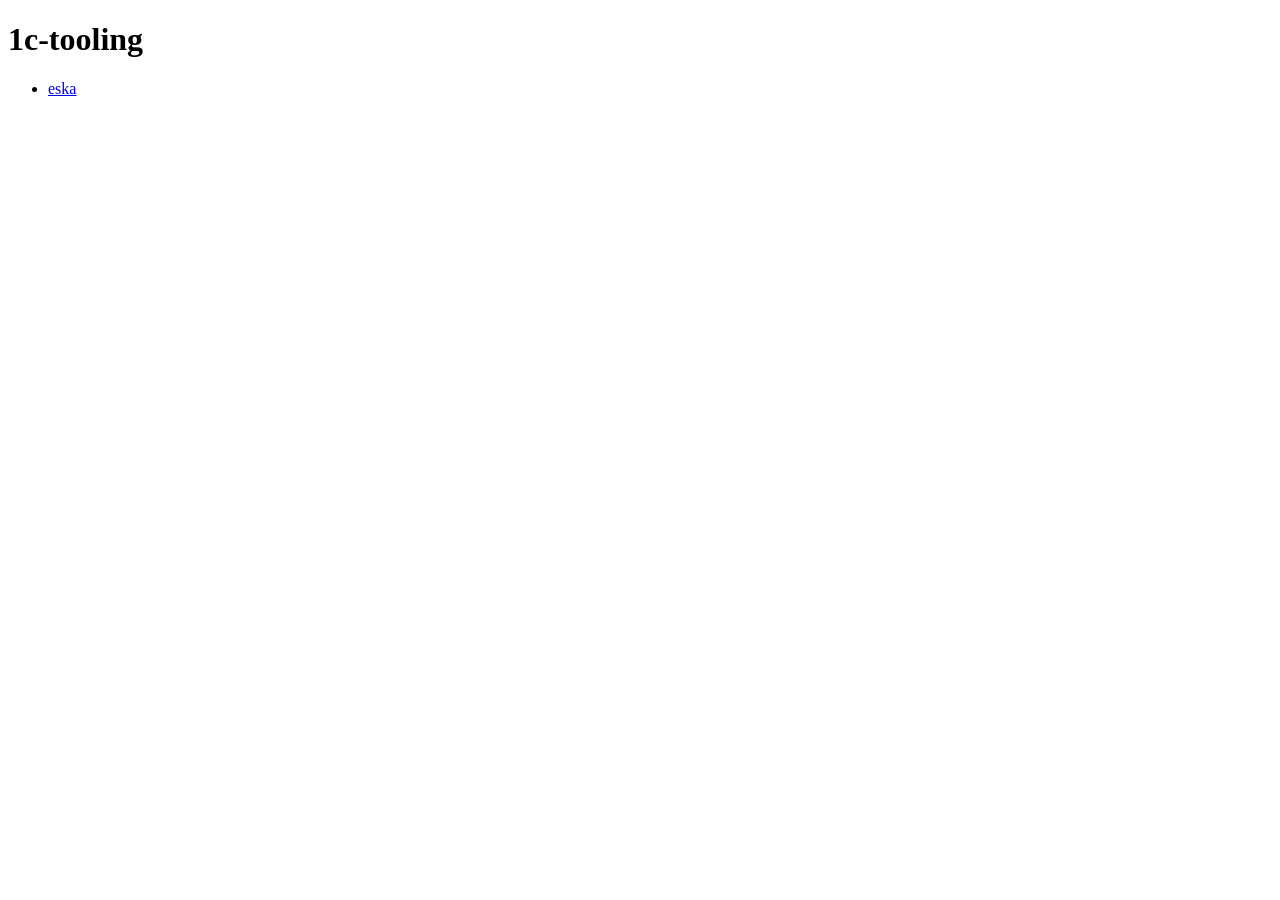
==== index.html @ 6491c107 "feat(eska): Добавлены короткие установочные ссылки" ====
<!doctype html>
<html lang="ru">
  <head>
    <meta charset="utf-8">
    <meta name="viewport" content="width=device-width, initial-scale=1">
    <title>1c-tooling</title>
  </head>
  <body>
    <main>
      <h1>1c-tooling</h1>
      <ul>
        <li><a href="./eska/">eska</a></li>
      </ul>
    </main>
  </body>
</html>
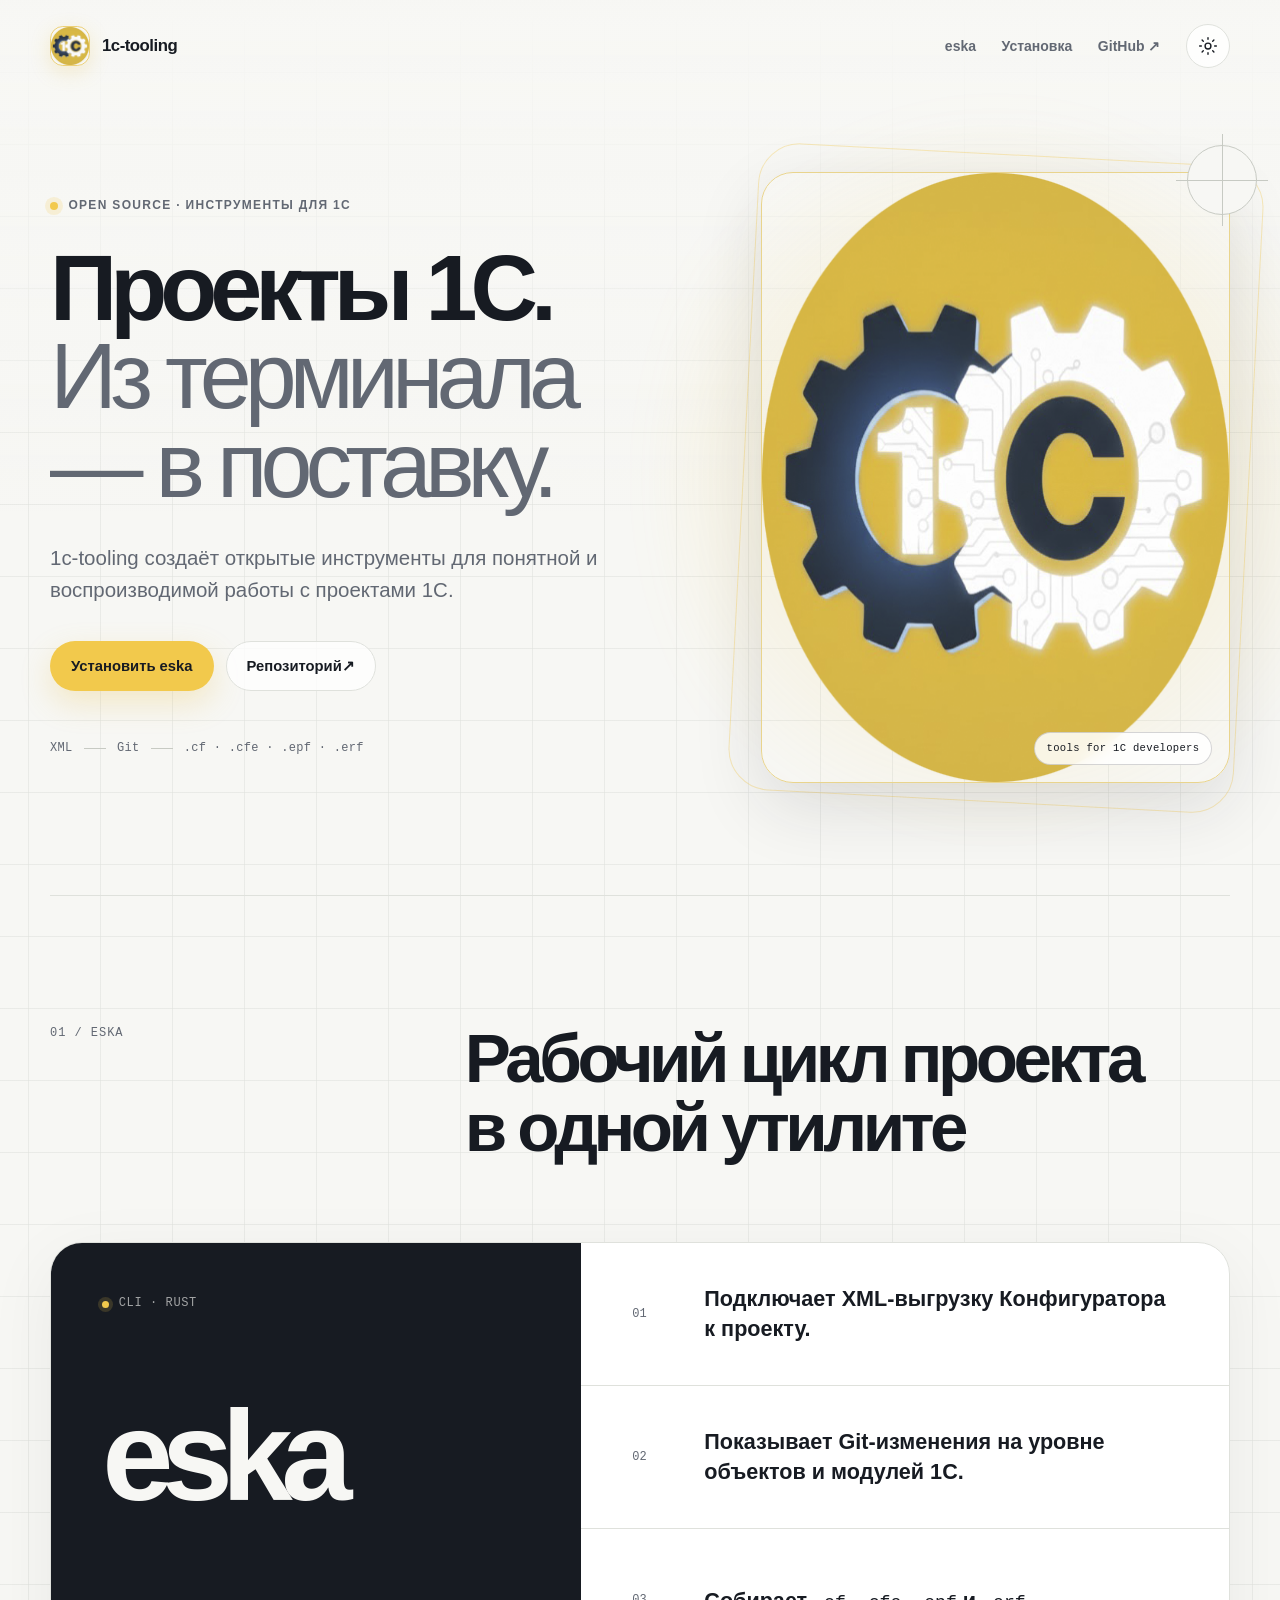
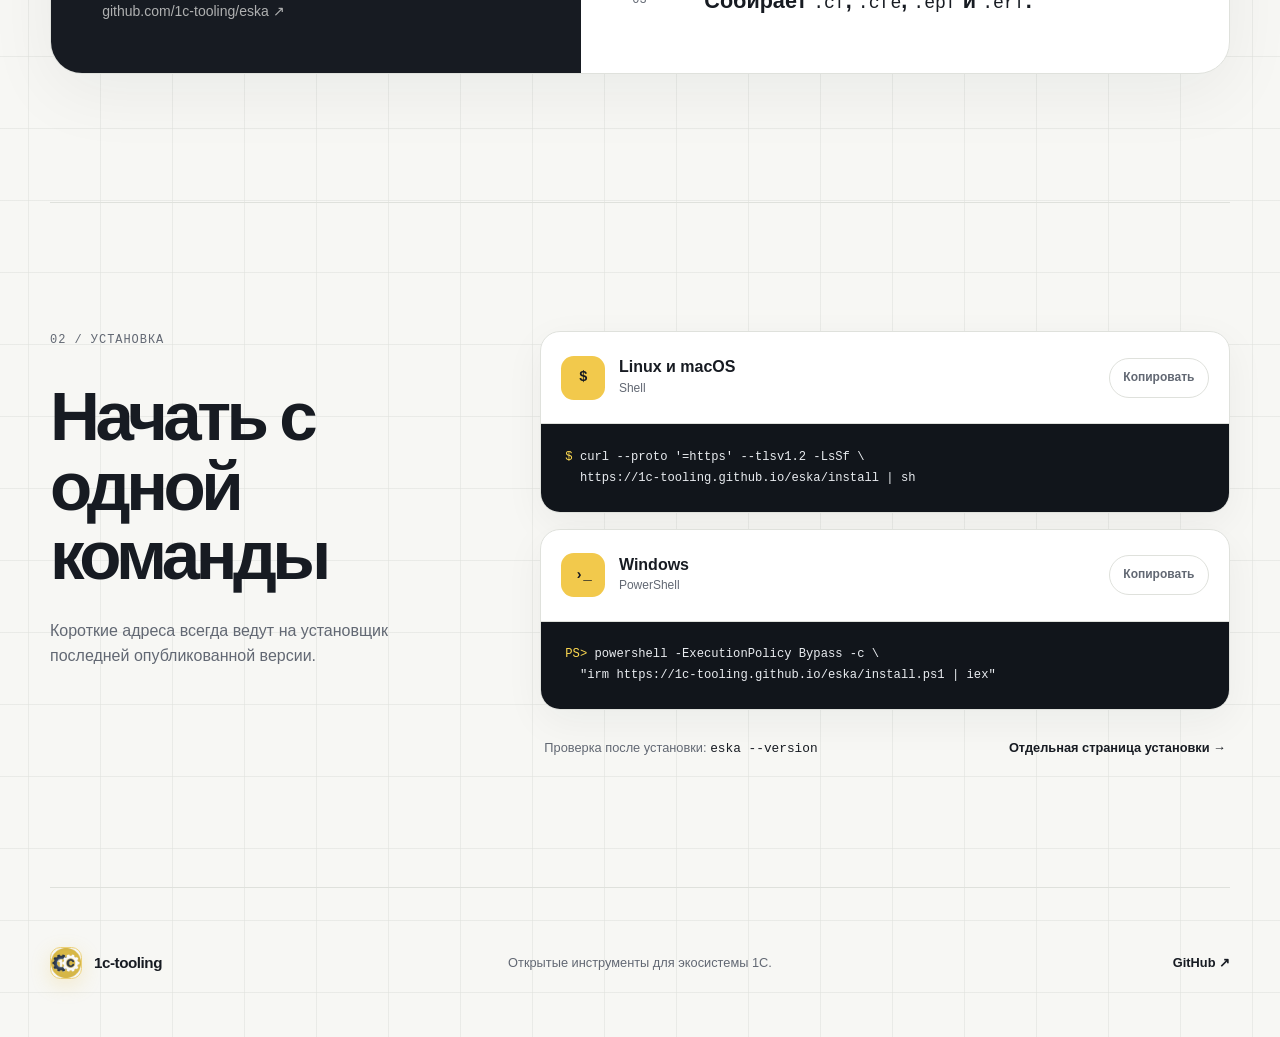
==== commit e264f05a: "feat: обновлён лендинг 1c-tooling" ====
--- a/index.html
+++ b/index.html
@@ -3,14 +3,165 @@
   <head>
     <meta charset="utf-8">
     <meta name="viewport" content="width=device-width, initial-scale=1">
-    <title>1c-tooling</title>
+    <meta name="description" content="1c-tooling — открытые инструменты для разработки на платформе 1С.">
+    <meta name="theme-color" content="#f2c94c">
+    <title>1c-tooling — инструменты для разработки на 1С</title>
+    <script>
+      /** Applies the saved theme before rendering. */
+      (() => {
+        const savedTheme = localStorage.getItem("theme");
+        const systemTheme = matchMedia("(prefers-color-scheme: dark)").matches ? "dark" : "light";
+        document.documentElement.dataset.theme = savedTheme || systemTheme;
+      })();
+    </script>
+    <link rel="icon" href="./assets/1c-tooling-logo.png" type="image/png">
+    <link rel="stylesheet" href="./assets/site.css">
   </head>
   <body>
-    <main>
-      <h1>1c-tooling</h1>
-      <ul>
-        <li><a href="./eska/">eska</a></li>
-      </ul>
+    <a class="skip-link" href="#content">К содержанию</a>
+
+    <header class="site-header shell">
+      <a class="brand" href="./" aria-label="1c-tooling — главная">
+        <img src="./assets/1c-tooling-logo.png" alt="" width="40" height="40">
+        <span>1c-tooling</span>
+      </a>
+
+      <nav class="site-nav" aria-label="Основная навигация">
+        <a href="#eska">eska</a>
+        <a href="#install">Установка</a>
+        <a href="https://github.com/1c-tooling" target="_blank" rel="noreferrer">GitHub <span aria-hidden="true">↗</span></a>
+        <button class="theme-toggle" type="button" data-theme-toggle aria-label="Включить тёмную тему">
+          <svg class="sun-icon" viewBox="0 0 24 24" aria-hidden="true">
+            <circle cx="12" cy="12" r="3.5"></circle>
+            <path d="M12 2v2M12 20v2M4.93 4.93l1.42 1.42M17.65 17.65l1.42 1.42M2 12h2M20 12h2M4.93 19.07l1.42-1.42M17.65 6.35l1.42-1.42"></path>
+          </svg>
+          <svg class="moon-icon" viewBox="0 0 24 24" aria-hidden="true">
+            <path d="M20.25 15.35A8.5 8.5 0 0 1 8.65 3.75a8.5 8.5 0 1 0 11.6 11.6Z"></path>
+          </svg>
+        </button>
+      </nav>
+    </header>
+
+    <main id="content">
+      <section class="hero shell">
+        <div class="hero-copy">
+          <p class="eyebrow"><span></span> Open source · инструменты для 1С</p>
+          <h1>Проекты 1С.<br><em>Из терминала — в поставку.</em></h1>
+          <p class="hero-lead">
+            1c-tooling создаёт открытые инструменты для понятной и воспроизводимой
+            работы с проектами 1С.
+          </p>
+          <div class="hero-actions">
+            <a class="button button-primary" href="#install">Установить eska</a>
+            <a class="button button-quiet" href="https://github.com/1c-tooling/eska" target="_blank" rel="noreferrer">
+              Репозиторий <span aria-hidden="true">↗</span>
+            </a>
+          </div>
+          <p class="hero-flow" aria-label="Рабочий процесс: XML, Git, файл поставки">
+            <span>XML</span><i aria-hidden="true"></i><span>Git</span><i aria-hidden="true"></i><span>.cf · .cfe · .epf · .erf</span>
+          </p>
+        </div>
+
+        <div class="logo-stage" aria-label="Логотип 1c-tooling">
+          <div class="logo-orbit" aria-hidden="true"></div>
+          <img src="./assets/1c-tooling-logo.png" alt="Логотип 1c-tooling: две шестерни с буквами 1C" width="611" height="611">
+          <span class="logo-caption">tools for 1C developers</span>
+        </div>
+      </section>
+
+      <section class="product-section shell" id="eska">
+        <div class="section-intro">
+          <p class="section-index">01 / eska</p>
+          <h2>Рабочий цикл проекта<br>в одной утилите</h2>
+        </div>
+
+        <article class="product-card">
+          <div class="product-name">
+            <div>
+              <span class="status-dot" aria-hidden="true"></span>
+              <span>CLI · Rust</span>
+            </div>
+            <strong>eska</strong>
+            <a href="https://github.com/1c-tooling/eska" target="_blank" rel="noreferrer">github.com/1c-tooling/eska <span aria-hidden="true">↗</span></a>
+          </div>
+
+          <div class="feature-list">
+            <div class="feature-row">
+              <span>01</span>
+              <p>Подключает XML-выгрузку Конфигуратора к проекту.</p>
+            </div>
+            <div class="feature-row">
+              <span>02</span>
+              <p>Показывает Git-изменения на уровне объектов и модулей 1С.</p>
+            </div>
+            <div class="feature-row">
+              <span>03</span>
+              <p>Собирает <code>.cf</code>, <code>.cfe</code>, <code>.epf</code> и <code>.erf</code>.</p>
+            </div>
+          </div>
+        </article>
+      </section>
+
+      <section class="install-section shell" id="install">
+        <div class="section-intro install-intro">
+          <p class="section-index">02 / установка</p>
+          <h2>Начать с одной<br>команды</h2>
+          <p>Короткие адреса всегда ведут на установщик последней опубликованной версии.</p>
+        </div>
+
+        <div class="install-grid">
+          <article class="command-card">
+            <div class="command-heading">
+              <div>
+                <span class="platform-icon" aria-hidden="true">$</span>
+                <div>
+                  <h3>Linux и macOS</h3>
+                  <p>Shell</p>
+                </div>
+              </div>
+              <button class="copy-button" type="button" data-copy="curl --proto '=https' --tlsv1.2 -LsSf https://1c-tooling.github.io/eska/install | sh">
+                <span>Копировать</span>
+              </button>
+            </div>
+            <pre><code><span class="prompt">$</span> curl --proto '=https' --tlsv1.2 -LsSf \
+  https://1c-tooling.github.io/eska/install | sh</code></pre>
+          </article>
+
+          <article class="command-card">
+            <div class="command-heading">
+              <div>
+                <span class="platform-icon" aria-hidden="true">›_</span>
+                <div>
+                  <h3>Windows</h3>
+                  <p>PowerShell</p>
+                </div>
+              </div>
+              <button class="copy-button" type="button" data-copy="powershell -ExecutionPolicy Bypass -c &quot;irm https://1c-tooling.github.io/eska/install.ps1 | iex&quot;">
+                <span>Копировать</span>
+              </button>
+            </div>
+            <pre><code><span class="prompt">PS&gt;</span> powershell -ExecutionPolicy Bypass -c \
+  "irm https://1c-tooling.github.io/eska/install.ps1 | iex"</code></pre>
+          </article>
+
+          <div class="install-footer">
+            <p>Проверка после установки: <code>eska --version</code></p>
+            <a href="./eska/">Отдельная страница установки <span aria-hidden="true">→</span></a>
+          </div>
+        </div>
+      </section>
     </main>
+
+    <footer class="site-footer shell">
+      <a class="brand footer-brand" href="./" aria-label="1c-tooling — главная">
+        <img src="./assets/1c-tooling-logo.png" alt="" width="32" height="32">
+        <span>1c-tooling</span>
+      </a>
+      <p>Открытые инструменты для экосистемы 1С.</p>
+      <a href="https://github.com/1c-tooling" target="_blank" rel="noreferrer">GitHub <span aria-hidden="true">↗</span></a>
+    </footer>
+
+    <div class="copy-toast" role="status" aria-live="polite" aria-atomic="true"></div>
+    <script src="./assets/site.js"></script>
   </body>
 </html>
--- a/assets/site.css
+++ b/assets/site.css
@@ -0,0 +1,1002 @@
+:root {
+  color-scheme: light;
+  --bg: #f7f7f4;
+  --surface: #ffffff;
+  --surface-strong: #171b22;
+  --text: #171b22;
+  --text-soft: #626873;
+  --text-inverse: #f7f7f4;
+  --line: #dfe1dc;
+  --line-strong: #c7cac3;
+  --accent: #f2c94c;
+  --accent-bright: #ffda51;
+  --accent-ink: #171b22;
+  --code-bg: #11151b;
+  --code-text: #e9ecf0;
+  --shadow: 0 24px 70px rgb(30 35 43 / 12%);
+  --radius-lg: 2rem;
+  --radius-md: 1.25rem;
+  --shell: min(1180px, calc(100% - 48px));
+}
+
+:root[data-theme="dark"] {
+  color-scheme: dark;
+  --bg: #0f1217;
+  --surface: #171b22;
+  --surface-strong: #f2f3ef;
+  --text: #f2f3ef;
+  --text-soft: #9aa1ac;
+  --text-inverse: #171b22;
+  --line: #2b3039;
+  --line-strong: #3a414d;
+  --accent: #e8bd3e;
+  --accent-bright: #f8cf4b;
+  --accent-ink: #171b22;
+  --code-bg: #0a0d11;
+  --code-text: #eef0f3;
+  --shadow: 0 28px 90px rgb(0 0 0 / 35%);
+}
+
+* {
+  box-sizing: border-box;
+}
+
+html {
+  scroll-behavior: smooth;
+}
+
+body {
+  margin: 0;
+  overflow-x: hidden;
+  background:
+    linear-gradient(90deg, color-mix(in srgb, var(--line) 55%, transparent) 1px, transparent 1px) 50% 0 / 72px 72px,
+    linear-gradient(color-mix(in srgb, var(--line) 55%, transparent) 1px, transparent 1px) 50% 0 / 72px 72px,
+    var(--bg);
+  color: var(--text);
+  font-family: Inter, "Segoe UI", Arial, sans-serif;
+  font-size: 1rem;
+  line-height: 1.6;
+  -webkit-font-smoothing: antialiased;
+}
+
+body::before {
+  position: fixed;
+  z-index: -1;
+  inset: 0;
+  background: linear-gradient(180deg, var(--bg) 0, transparent 32rem);
+  content: "";
+  pointer-events: none;
+}
+
+button,
+a {
+  -webkit-tap-highlight-color: transparent;
+}
+
+a {
+  color: inherit;
+  text-decoration: none;
+}
+
+button {
+  font: inherit;
+}
+
+img {
+  display: block;
+  max-width: 100%;
+}
+
+code,
+pre {
+  font-family: "SFMono-Regular", Consolas, "Liberation Mono", monospace;
+}
+
+.shell {
+  width: var(--shell);
+  margin-inline: auto;
+}
+
+.skip-link {
+  position: fixed;
+  z-index: 100;
+  top: 0.75rem;
+  left: 0.75rem;
+  padding: 0.65rem 1rem;
+  transform: translateY(-150%);
+  border-radius: 999px;
+  background: var(--text);
+  color: var(--bg);
+}
+
+.skip-link:focus {
+  transform: translateY(0);
+}
+
+.site-header {
+  display: flex;
+  align-items: center;
+  justify-content: space-between;
+  min-height: 92px;
+}
+
+.brand {
+  display: inline-flex;
+  gap: 0.75rem;
+  align-items: center;
+  font-size: 1.05rem;
+  font-weight: 750;
+  letter-spacing: -0.03em;
+}
+
+.brand img {
+  width: 40px;
+  height: 40px;
+  border: 1px solid color-mix(in srgb, var(--accent) 70%, var(--line));
+  border-radius: 0.8rem;
+  box-shadow: 0 6px 20px rgb(232 189 62 / 22%);
+}
+
+.site-nav {
+  display: flex;
+  gap: 1.6rem;
+  align-items: center;
+  color: var(--text-soft);
+  font-size: 0.875rem;
+  font-weight: 650;
+}
+
+.site-nav > a {
+  transition: color 160ms ease;
+}
+
+.site-nav > a:hover {
+  color: var(--text);
+}
+
+.theme-toggle {
+  position: relative;
+  display: grid;
+  width: 44px;
+  height: 44px;
+  padding: 0;
+  place-items: center;
+  border: 1px solid var(--line);
+  border-radius: 50%;
+  background: color-mix(in srgb, var(--surface) 80%, transparent);
+  color: var(--text);
+  cursor: pointer;
+  transition: border-color 160ms ease, transform 160ms ease, background 160ms ease;
+}
+
+.theme-toggle:hover {
+  transform: rotate(8deg);
+  border-color: var(--line-strong);
+  background: var(--surface);
+}
+
+.theme-toggle svg {
+  position: absolute;
+  width: 20px;
+  fill: none;
+  stroke: currentColor;
+  stroke-linecap: round;
+  stroke-linejoin: round;
+  stroke-width: 1.7;
+  transition: opacity 160ms ease, transform 220ms ease;
+}
+
+:root[data-theme="light"] .sun-icon,
+:root[data-theme="dark"] .moon-icon {
+  opacity: 1;
+  transform: scale(1) rotate(0deg);
+}
+
+:root[data-theme="light"] .moon-icon,
+:root[data-theme="dark"] .sun-icon {
+  opacity: 0;
+  transform: scale(0.55) rotate(-45deg);
+}
+
+.hero {
+  display: grid;
+  grid-template-columns: minmax(0, 1.14fr) minmax(320px, 0.86fr);
+  gap: clamp(3rem, 7vw, 7rem);
+  align-items: center;
+  min-height: min(760px, calc(100svh - 92px));
+  padding-block: 5rem 7rem;
+}
+
+.eyebrow {
+  display: flex;
+  gap: 0.65rem;
+  align-items: center;
+  margin: 0 0 1.75rem;
+  color: var(--text-soft);
+  font-size: 0.75rem;
+  font-weight: 750;
+  letter-spacing: 0.11em;
+  text-transform: uppercase;
+}
+
+.eyebrow span {
+  width: 8px;
+  height: 8px;
+  border-radius: 50%;
+  background: var(--accent);
+  box-shadow: 0 0 0 5px color-mix(in srgb, var(--accent) 18%, transparent);
+}
+
+.hero h1 {
+  max-width: 800px;
+  margin: 0;
+  font-size: clamp(3.3rem, 7.3vw, 6.9rem);
+  font-weight: 770;
+  letter-spacing: -0.075em;
+  line-height: 0.95;
+}
+
+.hero h1 em {
+  color: var(--text-soft);
+  font-style: normal;
+  font-weight: 520;
+}
+
+.hero-lead {
+  max-width: 650px;
+  margin: 2rem 0 0;
+  color: var(--text-soft);
+  font-size: clamp(1.05rem, 1.6vw, 1.3rem);
+  line-height: 1.55;
+}
+
+.hero-actions {
+  display: flex;
+  flex-wrap: wrap;
+  gap: 0.75rem;
+  margin-top: 2.25rem;
+}
+
+.button {
+  display: inline-flex;
+  min-height: 50px;
+  padding: 0.75rem 1.25rem;
+  align-items: center;
+  justify-content: center;
+  border: 1px solid transparent;
+  border-radius: 999px;
+  font-size: 0.925rem;
+  font-weight: 750;
+  transition: transform 160ms ease, box-shadow 160ms ease, background 160ms ease;
+}
+
+.button:hover {
+  transform: translateY(-2px);
+}
+
+.button-primary {
+  background: var(--accent);
+  color: var(--accent-ink);
+  box-shadow: 0 12px 30px rgb(232 189 62 / 25%);
+}
+
+.button-primary:hover {
+  background: var(--accent-bright);
+  box-shadow: 0 16px 34px rgb(232 189 62 / 32%);
+}
+
+.button-quiet {
+  border-color: var(--line);
+  background: color-mix(in srgb, var(--surface) 75%, transparent);
+}
+
+.hero-flow {
+  display: flex;
+  gap: 0.7rem;
+  align-items: center;
+  margin: 3rem 0 0;
+  color: var(--text-soft);
+  font-family: "SFMono-Regular", Consolas, "Liberation Mono", monospace;
+  font-size: 0.75rem;
+  letter-spacing: 0.025em;
+}
+
+.hero-flow i {
+  width: 22px;
+  height: 1px;
+  background: var(--line-strong);
+}
+
+.logo-stage {
+  position: relative;
+  isolation: isolate;
+  width: min(100%, 480px);
+  margin-inline: auto;
+}
+
+.logo-stage::before {
+  position: absolute;
+  z-index: -2;
+  inset: -22%;
+  border-radius: 50%;
+  background: radial-gradient(circle, rgb(242 201 76 / 25%) 0, transparent 67%);
+  content: "";
+  filter: blur(20px);
+}
+
+.logo-stage::after {
+  position: absolute;
+  z-index: -1;
+  inset: -1.15rem;
+  border: 1px solid color-mix(in srgb, var(--accent) 35%, transparent);
+  border-radius: 2.6rem;
+  content: "";
+  transform: rotate(3deg);
+}
+
+.logo-stage img {
+  width: 100%;
+  aspect-ratio: 1;
+  border: 1px solid color-mix(in srgb, var(--accent) 55%, var(--line));
+  border-radius: var(--radius-lg);
+  box-shadow: var(--shadow);
+}
+
+.logo-orbit {
+  position: absolute;
+  z-index: 2;
+  top: -1.7rem;
+  right: -1.7rem;
+  width: 4.4rem;
+  height: 4.4rem;
+  border: 1px solid var(--line-strong);
+  border-radius: 50%;
+  background: var(--bg);
+}
+
+.logo-orbit::before,
+.logo-orbit::after {
+  position: absolute;
+  background: var(--line-strong);
+  content: "";
+}
+
+.logo-orbit::before {
+  top: 50%;
+  left: -0.75rem;
+  width: calc(100% + 1.5rem);
+  height: 1px;
+}
+
+.logo-orbit::after {
+  top: -0.75rem;
+  left: 50%;
+  width: 1px;
+  height: calc(100% + 1.5rem);
+}
+
+.logo-caption {
+  position: absolute;
+  z-index: 3;
+  right: 1.1rem;
+  bottom: 1.1rem;
+  padding: 0.45rem 0.75rem;
+  border: 1px solid rgb(23 27 34 / 18%);
+  border-radius: 999px;
+  background: rgb(255 255 255 / 86%);
+  color: #171b22;
+  font-family: "SFMono-Regular", Consolas, "Liberation Mono", monospace;
+  font-size: 0.66rem;
+  letter-spacing: 0.03em;
+  backdrop-filter: blur(8px);
+}
+
+.product-section,
+.install-section {
+  padding-block: clamp(5rem, 10vw, 9rem);
+  border-top: 1px solid var(--line);
+}
+
+.section-intro {
+  display: grid;
+  grid-template-columns: 1fr 2fr;
+  gap: 2rem;
+  align-items: start;
+  margin-bottom: clamp(3rem, 7vw, 5rem);
+}
+
+.section-index {
+  margin: 0;
+  color: var(--text-soft);
+  font-family: "SFMono-Regular", Consolas, "Liberation Mono", monospace;
+  font-size: 0.75rem;
+  letter-spacing: 0.08em;
+  text-transform: uppercase;
+}
+
+.section-intro h2 {
+  margin: 0;
+  font-size: clamp(2.35rem, 5.4vw, 5rem);
+  font-weight: 680;
+  letter-spacing: -0.065em;
+  line-height: 1;
+}
+
+.product-card {
+  display: grid;
+  grid-template-columns: 0.9fr 1.1fr;
+  overflow: hidden;
+  border: 1px solid var(--line);
+  border-radius: var(--radius-lg);
+  background: var(--surface);
+  box-shadow: 0 18px 70px rgb(25 30 38 / 6%);
+}
+
+.product-name {
+  display: flex;
+  min-height: 430px;
+  padding: clamp(1.5rem, 4vw, 3.5rem);
+  flex-direction: column;
+  justify-content: space-between;
+  background: var(--surface-strong);
+  color: var(--text-inverse);
+}
+
+.product-name > div {
+  display: flex;
+  gap: 0.6rem;
+  align-items: center;
+  color: color-mix(in srgb, var(--text-inverse) 62%, transparent);
+  font-family: "SFMono-Regular", Consolas, "Liberation Mono", monospace;
+  font-size: 0.75rem;
+  letter-spacing: 0.05em;
+  text-transform: uppercase;
+}
+
+.status-dot {
+  width: 7px;
+  height: 7px;
+  border-radius: 50%;
+  background: var(--accent);
+  box-shadow: 0 0 0 4px color-mix(in srgb, var(--accent) 16%, transparent);
+}
+
+.product-name strong {
+  font-size: clamp(4.5rem, 10vw, 8.5rem);
+  font-weight: 700;
+  letter-spacing: -0.09em;
+  line-height: 0.8;
+}
+
+.product-name a {
+  color: color-mix(in srgb, var(--text-inverse) 68%, transparent);
+  font-size: 0.875rem;
+  transition: color 160ms ease;
+}
+
+.product-name a:hover {
+  color: var(--text-inverse);
+}
+
+.feature-list {
+  display: flex;
+  flex-direction: column;
+  justify-content: stretch;
+}
+
+.feature-row {
+  display: grid;
+  min-height: 143px;
+  padding: 2rem clamp(1.5rem, 4vw, 3.25rem);
+  grid-template-columns: 3rem 1fr;
+  gap: 1.5rem;
+  align-items: center;
+  border-bottom: 1px solid var(--line);
+}
+
+.feature-row:last-child {
+  border-bottom: 0;
+}
+
+.feature-row > span {
+  color: var(--text-soft);
+  font-family: "SFMono-Regular", Consolas, "Liberation Mono", monospace;
+  font-size: 0.75rem;
+}
+
+.feature-row p {
+  max-width: 510px;
+  margin: 0;
+  font-size: clamp(1.05rem, 2vw, 1.35rem);
+  font-weight: 600;
+  line-height: 1.4;
+}
+
+.feature-row code {
+  font-size: 0.84em;
+  font-weight: 500;
+}
+
+.install-section {
+  display: grid;
+  grid-template-columns: minmax(260px, 0.72fr) minmax(0, 1.28fr);
+  gap: clamp(3rem, 8vw, 7rem);
+}
+
+.install-intro {
+  display: block;
+  margin: 0;
+}
+
+.install-intro h2 {
+  margin-top: 2rem;
+}
+
+.install-intro > p:last-child {
+  max-width: 390px;
+  margin: 1.75rem 0 0;
+  color: var(--text-soft);
+  font-size: 1rem;
+}
+
+.install-grid {
+  display: grid;
+  gap: 1rem;
+}
+
+.command-card {
+  overflow: hidden;
+  border: 1px solid var(--line);
+  border-radius: var(--radius-md);
+  background: var(--surface);
+  box-shadow: 0 12px 40px rgb(25 30 38 / 5%);
+}
+
+.command-heading {
+  display: flex;
+  min-height: 92px;
+  padding: 1.15rem 1.25rem;
+  align-items: center;
+  justify-content: space-between;
+  border-bottom: 1px solid var(--line);
+}
+
+.command-heading > div {
+  display: flex;
+  gap: 0.85rem;
+  align-items: center;
+}
+
+.platform-icon {
+  display: grid;
+  width: 44px;
+  height: 44px;
+  place-items: center;
+  border-radius: 0.8rem;
+  background: var(--accent);
+  color: var(--accent-ink);
+  font-family: "SFMono-Regular", Consolas, "Liberation Mono", monospace;
+  font-size: 0.9rem;
+  font-weight: 800;
+}
+
+.command-heading h2,
+.command-heading h3 {
+  margin: 0;
+  font-size: 1rem;
+  font-weight: 720;
+  line-height: 1.25;
+}
+
+.command-heading p {
+  margin: 0.1rem 0 0;
+  color: var(--text-soft);
+  font-size: 0.75rem;
+}
+
+.copy-button {
+  min-height: 40px;
+  padding: 0.55rem 0.85rem;
+  border: 1px solid var(--line);
+  border-radius: 999px;
+  background: transparent;
+  color: var(--text-soft);
+  cursor: pointer;
+  font-size: 0.75rem;
+  font-weight: 700;
+  transition: border-color 160ms ease, color 160ms ease, background 160ms ease;
+}
+
+.copy-button:hover {
+  border-color: var(--line-strong);
+  background: var(--bg);
+  color: var(--text);
+}
+
+.copy-button[data-state="copied"] {
+  border-color: color-mix(in srgb, var(--accent) 70%, var(--line));
+  color: var(--text);
+}
+
+.command-card pre {
+  margin: 0;
+  padding: 1.4rem 1.5rem;
+  overflow-x: auto;
+  background: var(--code-bg);
+  color: var(--code-text);
+  font-size: 0.76rem;
+  line-height: 1.75;
+  white-space: pre-wrap;
+  word-break: break-word;
+}
+
+.prompt {
+  color: var(--accent-bright);
+}
+
+.install-footer {
+  display: flex;
+  padding: 0.75rem 0.25rem 0;
+  align-items: center;
+  justify-content: space-between;
+  color: var(--text-soft);
+  font-size: 0.8rem;
+}
+
+.install-footer p {
+  margin: 0;
+}
+
+.install-footer code,
+.install-note code {
+  color: var(--text);
+}
+
+.install-footer a,
+.compact-footer a {
+  color: var(--text);
+  font-weight: 700;
+}
+
+.site-footer {
+  display: grid;
+  min-height: 150px;
+  grid-template-columns: 1fr auto 1fr;
+  gap: 2rem;
+  align-items: center;
+  border-top: 1px solid var(--line);
+  color: var(--text-soft);
+  font-size: 0.8rem;
+}
+
+.footer-brand {
+  justify-self: start;
+  color: var(--text);
+  font-size: 0.95rem;
+}
+
+.footer-brand img {
+  width: 32px;
+  height: 32px;
+  border-radius: 0.65rem;
+}
+
+.site-footer > a:last-child {
+  justify-self: end;
+  color: var(--text);
+  font-weight: 700;
+}
+
+.site-footer p {
+  margin: 0;
+}
+
+.copy-toast {
+  position: fixed;
+  z-index: 20;
+  right: 1.25rem;
+  bottom: 1.25rem;
+  padding: 0.7rem 1rem;
+  transform: translateY(1rem);
+  border: 1px solid var(--line-strong);
+  border-radius: 999px;
+  background: var(--surface-strong);
+  color: var(--text-inverse);
+  font-size: 0.8rem;
+  font-weight: 700;
+  opacity: 0;
+  pointer-events: none;
+  transition: opacity 180ms ease, transform 180ms ease;
+}
+
+.copy-toast.is-visible {
+  transform: translateY(0);
+  opacity: 1;
+}
+
+/* Standalone installer */
+.install-page {
+  min-height: 100svh;
+}
+
+.install-main {
+  display: grid;
+  min-height: calc(100svh - 242px);
+  padding-block: clamp(4rem, 9vw, 8rem);
+  grid-template-columns: minmax(260px, 0.75fr) minmax(0, 1.25fr);
+  gap: clamp(3rem, 8vw, 7rem);
+  align-items: start;
+}
+
+.install-hero {
+  position: sticky;
+  top: 3rem;
+}
+
+.back-link {
+  display: inline-flex;
+  gap: 0.5rem;
+  align-items: center;
+  margin-bottom: 3rem;
+  color: var(--text-soft);
+  font-size: 0.8rem;
+  font-weight: 700;
+}
+
+.install-hero h1 {
+  margin: 0;
+  font-size: clamp(3rem, 6vw, 6rem);
+  font-weight: 740;
+  letter-spacing: -0.075em;
+  line-height: 0.95;
+}
+
+.install-hero > p:last-child {
+  max-width: 370px;
+  margin: 1.5rem 0 0;
+  color: var(--text-soft);
+  font-size: 1.05rem;
+}
+
+.standalone-install {
+  gap: 1.25rem;
+}
+
+.standalone-install .command-card pre {
+  min-height: 112px;
+  padding: 1.65rem;
+  font-size: 0.82rem;
+}
+
+.install-note {
+  display: grid;
+  padding: 1.4rem 1.5rem;
+  grid-template-columns: auto 1fr;
+  gap: 2rem;
+  align-items: center;
+  border: 1px solid var(--line);
+  border-radius: var(--radius-md);
+  background: color-mix(in srgb, var(--surface) 72%, transparent);
+}
+
+.install-note > div {
+  display: grid;
+  gap: 0.2rem;
+}
+
+.install-note span {
+  color: var(--text-soft);
+  font-size: 0.7rem;
+  font-weight: 700;
+  letter-spacing: 0.06em;
+  text-transform: uppercase;
+}
+
+.install-note p {
+  margin: 0;
+  color: var(--text-soft);
+  font-size: 0.8rem;
+  line-height: 1.5;
+}
+
+.compact-footer {
+  grid-template-columns: 1fr 1fr;
+}
+
+.compact-footer a {
+  justify-self: end;
+}
+
+:focus-visible {
+  outline: 3px solid color-mix(in srgb, var(--accent) 82%, transparent);
+  outline-offset: 4px;
+}
+
+@media (max-width: 900px) {
+  .hero {
+    grid-template-columns: 1fr;
+    min-height: auto;
+    padding-block: 5rem 7rem;
+  }
+
+  .hero-copy {
+    position: relative;
+    z-index: 1;
+  }
+
+  .logo-stage {
+    width: min(78vw, 460px);
+  }
+
+  .section-intro {
+    grid-template-columns: 1fr;
+  }
+
+  .product-card {
+    grid-template-columns: 1fr;
+  }
+
+  .product-name {
+    min-height: 310px;
+  }
+
+  .install-section,
+  .install-main {
+    grid-template-columns: 1fr;
+  }
+
+  .install-hero {
+    position: static;
+  }
+
+  .install-intro > p:last-child {
+    max-width: 560px;
+  }
+}
+
+@media (max-width: 640px) {
+  :root {
+    --shell: min(100% - 28px, 1180px);
+    --radius-lg: 1.35rem;
+    --radius-md: 1rem;
+  }
+
+  body {
+    background-size: 48px 48px;
+  }
+
+  .site-header {
+    min-height: 76px;
+  }
+
+  .site-nav {
+    gap: 0.5rem;
+  }
+
+  .site-nav > a:not(:last-of-type) {
+    display: none;
+  }
+
+  .site-nav > a {
+    padding: 0.5rem;
+  }
+
+  .hero {
+    gap: 4rem;
+    padding-block: 4rem 6rem;
+  }
+
+  .hero h1 {
+    font-size: clamp(3.15rem, 15vw, 5rem);
+  }
+
+  .hero-lead {
+    font-size: 1.05rem;
+  }
+
+  .button {
+    width: 100%;
+  }
+
+  .hero-flow {
+    flex-wrap: wrap;
+  }
+
+  .logo-stage {
+    width: min(88vw, 430px);
+  }
+
+  .logo-stage::after {
+    inset: -0.6rem;
+    border-radius: 1.7rem;
+  }
+
+  .logo-orbit {
+    top: -1rem;
+    right: -0.75rem;
+    width: 3.5rem;
+    height: 3.5rem;
+  }
+
+  .section-intro h2 {
+    font-size: 2.75rem;
+  }
+
+  .product-name {
+    min-height: 260px;
+  }
+
+  .feature-row {
+    grid-template-columns: 2rem 1fr;
+    gap: 0.75rem;
+  }
+
+  .install-footer,
+  .site-footer,
+  .install-note {
+    grid-template-columns: 1fr;
+  }
+
+  .install-footer {
+    display: grid;
+    gap: 0.7rem;
+  }
+
+  .site-footer {
+    min-height: 190px;
+    padding-block: 2rem;
+    gap: 1rem;
+  }
+
+  .site-footer > *,
+  .footer-brand,
+  .site-footer > a:last-child,
+  .compact-footer a {
+    justify-self: start;
+  }
+
+  .command-heading {
+    align-items: flex-start;
+  }
+
+  .copy-button {
+    min-width: 40px;
+    padding-inline: 0.7rem;
+  }
+
+  .copy-button span {
+    position: absolute;
+    width: 1px;
+    height: 1px;
+    overflow: hidden;
+    clip: rect(0 0 0 0);
+    white-space: nowrap;
+  }
+
+  .copy-button::before {
+    content: "⧉";
+    font-size: 1rem;
+  }
+
+  .install-main {
+    min-height: calc(100svh - 266px);
+    padding-block: 3rem 5rem;
+  }
+
+  .back-link {
+    margin-bottom: 2rem;
+  }
+}
+
+@media (prefers-reduced-motion: reduce) {
+  html {
+    scroll-behavior: auto;
+  }
+
+  *,
+  *::before,
+  *::after {
+    scroll-behavior: auto !important;
+    transition-duration: 0.01ms !important;
+  }
+}
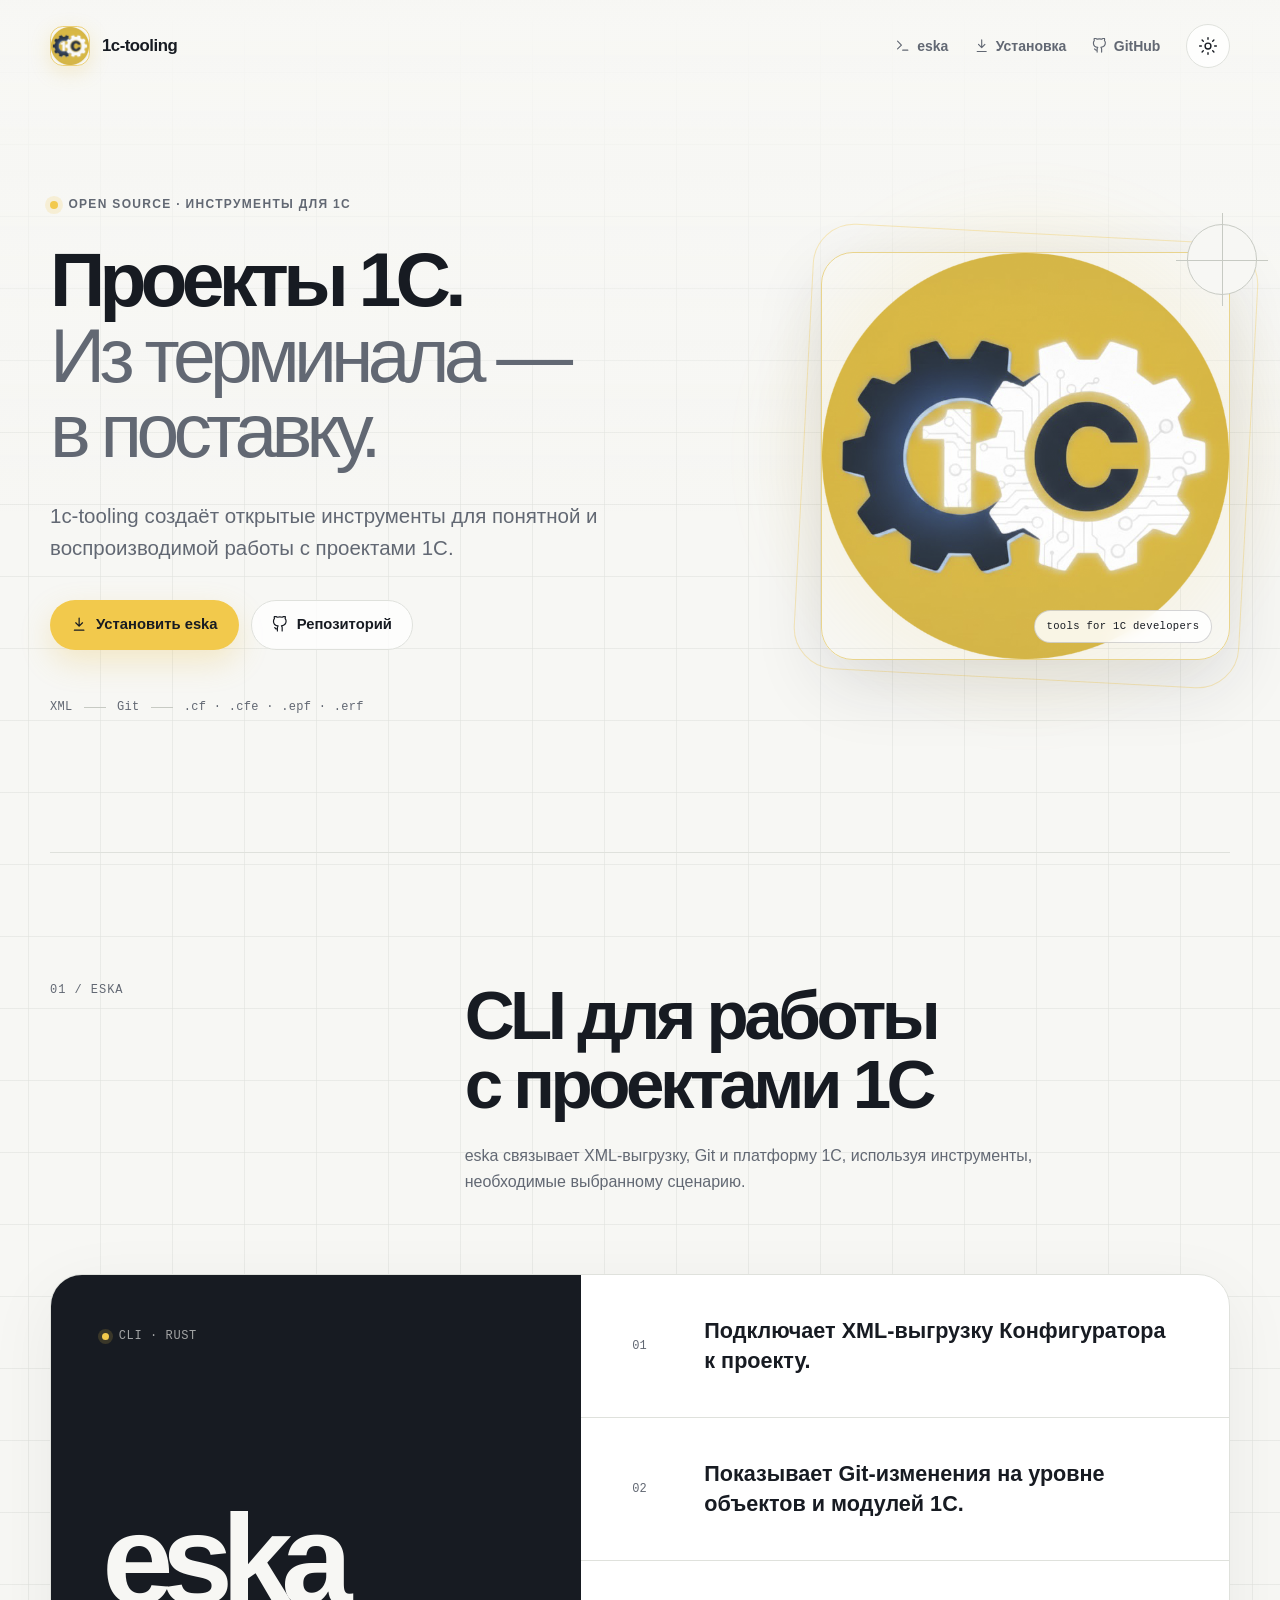
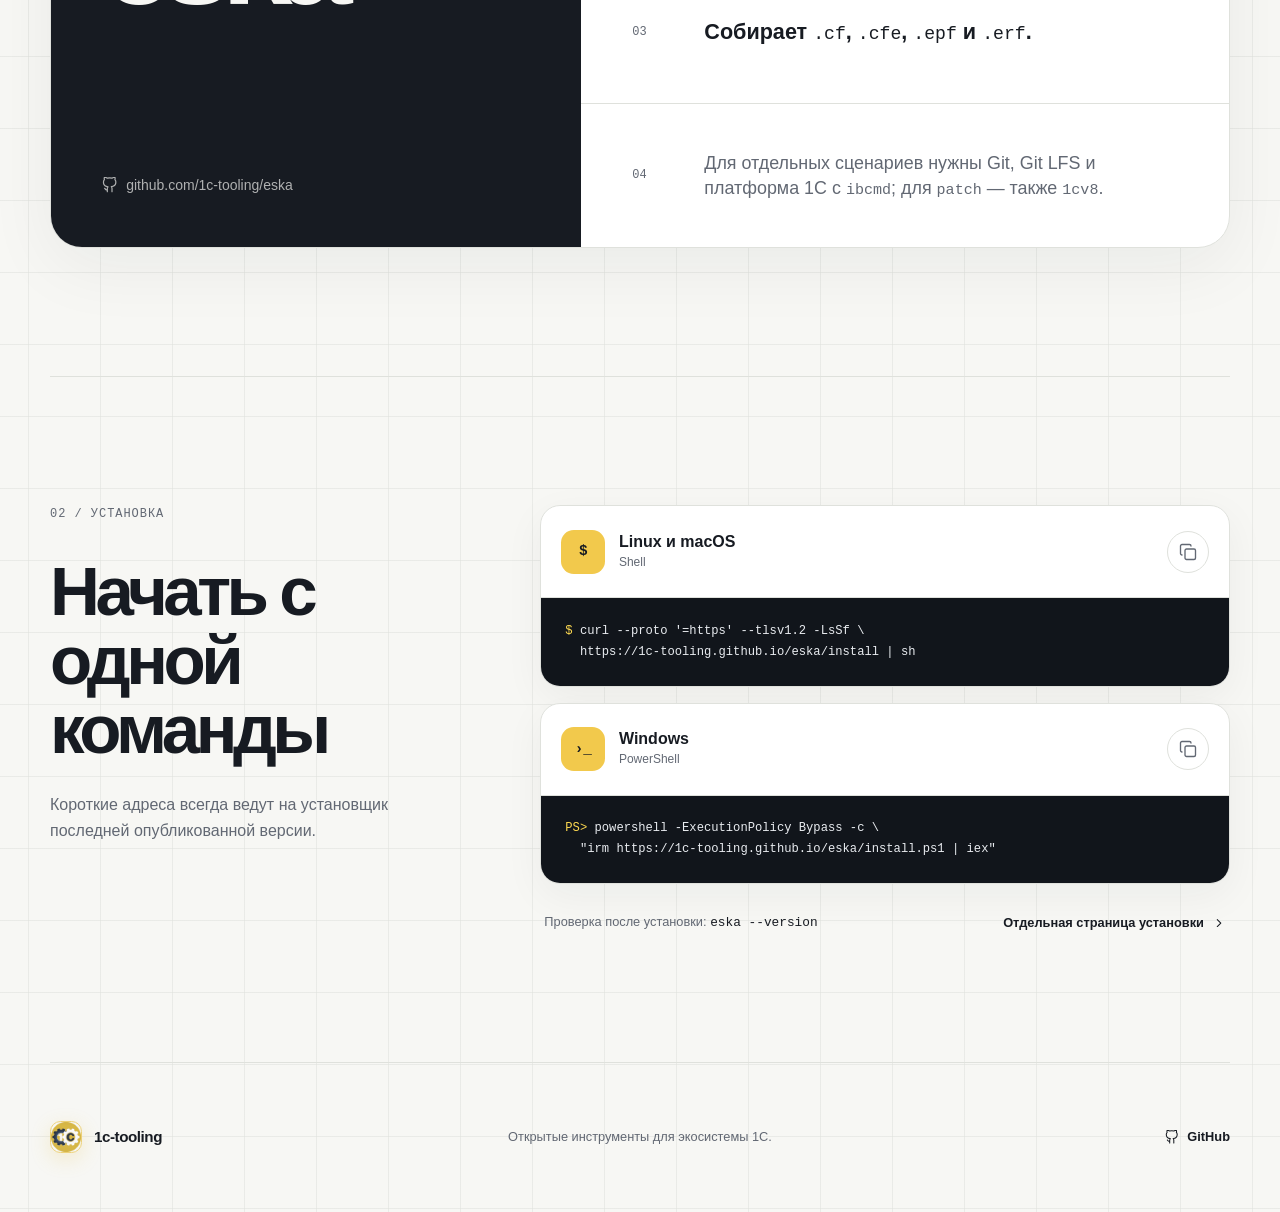
==== commit 97147d4a: "fix: уточнён интерфейс лендинга" ====
--- a/index.html
+++ b/index.html
@@ -27,9 +27,9 @@
       </a>
 
       <nav class="site-nav" aria-label="Основная навигация">
-        <a href="#eska">eska</a>
-        <a href="#install">Установка</a>
-        <a href="https://github.com/1c-tooling" target="_blank" rel="noreferrer">GitHub <span aria-hidden="true">↗</span></a>
+        <a href="#eska"><svg class="icon" aria-hidden="true"><use href="./assets/icons.svg#terminal"></use></svg>eska</a>
+        <a href="#install"><svg class="icon" aria-hidden="true"><use href="./assets/icons.svg#download"></use></svg>Установка</a>
+        <a href="https://github.com/1c-tooling" target="_blank" rel="noreferrer"><svg class="icon" aria-hidden="true"><use href="./assets/icons.svg#github"></use></svg>GitHub</a>
         <button class="theme-toggle" type="button" data-theme-toggle aria-label="Включить тёмную тему">
           <svg class="sun-icon" viewBox="0 0 24 24" aria-hidden="true">
             <circle cx="12" cy="12" r="3.5"></circle>
@@ -46,15 +46,22 @@
       <section class="hero shell">
         <div class="hero-copy">
           <p class="eyebrow"><span></span> Open source · инструменты для 1С</p>
-          <h1>Проекты 1С.<br><em>Из терминала — в поставку.</em></h1>
+          <h1>
+            <span>Проекты 1С.</span>
+            <em><span>Из терминала —</span><span>в поставку.</span></em>
+          </h1>
           <p class="hero-lead">
             1c-tooling создаёт открытые инструменты для понятной и воспроизводимой
             работы с проектами 1С.
           </p>
           <div class="hero-actions">
-            <a class="button button-primary" href="#install">Установить eska</a>
+            <a class="button button-primary" href="#install">
+              <svg class="icon" aria-hidden="true"><use href="./assets/icons.svg#download"></use></svg>
+              Установить eska
+            </a>
             <a class="button button-quiet" href="https://github.com/1c-tooling/eska" target="_blank" rel="noreferrer">
-              Репозиторий <span aria-hidden="true">↗</span>
+              <svg class="icon" aria-hidden="true"><use href="./assets/icons.svg#github"></use></svg>
+              Репозиторий
             </a>
           </div>
           <p class="hero-flow" aria-label="Рабочий процесс: XML, Git, файл поставки">
@@ -72,7 +79,10 @@
       <section class="product-section shell" id="eska">
         <div class="section-intro">
           <p class="section-index">01 / eska</p>
-          <h2>Рабочий цикл проекта<br>в одной утилите</h2>
+          <div class="section-copy">
+            <h2>CLI для работы<br>с проектами 1С</h2>
+            <p>eska связывает XML-выгрузку, Git и платформу 1С, используя инструменты, необходимые выбранному сценарию.</p>
+          </div>
         </div>
 
         <article class="product-card">
@@ -82,7 +92,10 @@
               <span>CLI · Rust</span>
             </div>
             <strong>eska</strong>
-            <a href="https://github.com/1c-tooling/eska" target="_blank" rel="noreferrer">github.com/1c-tooling/eska <span aria-hidden="true">↗</span></a>
+            <a class="link-with-icon" href="https://github.com/1c-tooling/eska" target="_blank" rel="noreferrer">
+              <svg class="icon" aria-hidden="true"><use href="./assets/icons.svg#github"></use></svg>
+              github.com/1c-tooling/eska
+            </a>
           </div>
 
           <div class="feature-list">
@@ -97,6 +110,10 @@
             <div class="feature-row">
               <span>03</span>
               <p>Собирает <code>.cf</code>, <code>.cfe</code>, <code>.epf</code> и <code>.erf</code>.</p>
+            </div>
+            <div class="feature-row feature-row-muted">
+              <span>04</span>
+              <p>Для отдельных сценариев нужны Git, Git LFS и платформа 1С с <code>ibcmd</code>; для <code>patch</code> — также <code>1cv8</code>.</p>
             </div>
           </div>
         </article>
@@ -119,8 +136,9 @@
                   <p>Shell</p>
                 </div>
               </div>
-              <button class="copy-button" type="button" data-copy="curl --proto '=https' --tlsv1.2 -LsSf https://1c-tooling.github.io/eska/install | sh">
-                <span>Копировать</span>
+              <button class="copy-button" type="button" data-copy="curl --proto '=https' --tlsv1.2 -LsSf https://1c-tooling.github.io/eska/install | sh" aria-label="Копировать команду">
+                <svg class="icon icon-copy" aria-hidden="true"><use href="./assets/icons.svg#copy"></use></svg>
+                <svg class="icon icon-check" aria-hidden="true"><use href="./assets/icons.svg#check"></use></svg>
               </button>
             </div>
             <pre><code><span class="prompt">$</span> curl --proto '=https' --tlsv1.2 -LsSf \
@@ -136,8 +154,9 @@
                   <p>PowerShell</p>
                 </div>
               </div>
-              <button class="copy-button" type="button" data-copy="powershell -ExecutionPolicy Bypass -c &quot;irm https://1c-tooling.github.io/eska/install.ps1 | iex&quot;">
-                <span>Копировать</span>
+              <button class="copy-button" type="button" data-copy="powershell -ExecutionPolicy Bypass -c &quot;irm https://1c-tooling.github.io/eska/install.ps1 | iex&quot;" aria-label="Копировать команду">
+                <svg class="icon icon-copy" aria-hidden="true"><use href="./assets/icons.svg#copy"></use></svg>
+                <svg class="icon icon-check" aria-hidden="true"><use href="./assets/icons.svg#check"></use></svg>
               </button>
             </div>
             <pre><code><span class="prompt">PS&gt;</span> powershell -ExecutionPolicy Bypass -c \
@@ -146,7 +165,7 @@
 
           <div class="install-footer">
             <p>Проверка после установки: <code>eska --version</code></p>
-            <a href="./eska/">Отдельная страница установки <span aria-hidden="true">→</span></a>
+            <a class="link-with-icon" href="./eska/">Отдельная страница установки <svg class="icon" aria-hidden="true"><use href="./assets/icons.svg#arrow-right"></use></svg></a>
           </div>
         </div>
       </section>
@@ -158,7 +177,7 @@
         <span>1c-tooling</span>
       </a>
       <p>Открытые инструменты для экосистемы 1С.</p>
-      <a href="https://github.com/1c-tooling" target="_blank" rel="noreferrer">GitHub <span aria-hidden="true">↗</span></a>
+      <a class="link-with-icon" href="https://github.com/1c-tooling" target="_blank" rel="noreferrer"><svg class="icon" aria-hidden="true"><use href="./assets/icons.svg#github"></use></svg>GitHub</a>
     </footer>
 
     <div class="copy-toast" role="status" aria-live="polite" aria-atomic="true"></div>
--- a/assets/site.css
+++ b/assets/site.css
@@ -78,12 +78,30 @@
   text-decoration: none;
 }
 
+.icon {
+  width: 1.1em;
+  height: 1.1em;
+  flex: none;
+  fill: none;
+  stroke: currentColor;
+  stroke-linecap: round;
+  stroke-linejoin: round;
+  stroke-width: 1.8;
+}
+
+.link-with-icon {
+  display: inline-flex;
+  gap: 0.5rem;
+  align-items: center;
+}
+
 button {
   font: inherit;
 }
 
 img {
   display: block;
+  height: auto;
   max-width: 100%;
 }
 
@@ -147,6 +165,9 @@
 }
 
 .site-nav > a {
+  display: inline-flex;
+  gap: 0.4rem;
+  align-items: center;
   transition: color 160ms ease;
 }
 
@@ -200,7 +221,7 @@
 
 .hero {
   display: grid;
-  grid-template-columns: minmax(0, 1.14fr) minmax(320px, 0.86fr);
+  grid-template-columns: minmax(0, 1.25fr) minmax(320px, 0.75fr);
   gap: clamp(3rem, 7vw, 7rem);
   align-items: center;
   min-height: min(760px, calc(100svh - 92px));
@@ -228,12 +249,22 @@
 }
 
 .hero h1 {
-  max-width: 800px;
-  margin: 0;
-  font-size: clamp(3.3rem, 7.3vw, 6.9rem);
+  max-width: 760px;
+  margin: 0;
+  font-size: clamp(3rem, 6vw, 5.25rem);
   font-weight: 770;
   letter-spacing: -0.075em;
-  line-height: 0.95;
+  line-height: 0.98;
+}
+
+.hero h1 > span,
+.hero h1 em,
+.hero h1 em span {
+  display: block;
+}
+
+.hero h1 em span {
+  white-space: nowrap;
 }
 
 .hero h1 em {
@@ -259,6 +290,7 @@
 
 .button {
   display: inline-flex;
+  gap: 0.55rem;
   min-height: 50px;
   padding: 0.75rem 1.25rem;
   align-items: center;
@@ -311,6 +343,7 @@
   position: relative;
   isolation: isolate;
   width: min(100%, 480px);
+  aspect-ratio: 1 / 1;
   margin-inline: auto;
 }
 
@@ -336,7 +369,8 @@
 
 .logo-stage img {
   width: 100%;
-  aspect-ratio: 1;
+  height: 100%;
+  object-fit: contain;
   border: 1px solid color-mix(in srgb, var(--accent) 55%, var(--line));
   border-radius: var(--radius-lg);
   box-shadow: var(--shadow);
@@ -422,6 +456,13 @@
   line-height: 1;
 }
 
+.section-copy > p {
+  max-width: 620px;
+  margin: 1.5rem 0 0;
+  color: var(--text-soft);
+  font-size: 1rem;
+}
+
 .product-card {
   display: grid;
   grid-template-columns: 0.9fr 1.1fr;
@@ -474,6 +515,11 @@
   transition: color 160ms ease;
 }
 
+.product-name a .icon {
+  width: 1rem;
+  height: 1rem;
+}
+
 .product-name a:hover {
   color: var(--text-inverse);
 }
@@ -515,6 +561,12 @@
 .feature-row code {
   font-size: 0.84em;
   font-weight: 500;
+}
+
+.feature-row-muted p {
+  color: var(--text-soft);
+  font-size: clamp(0.95rem, 1.55vw, 1.12rem);
+  font-weight: 520;
 }
 
 .install-section {
@@ -595,16 +647,40 @@
 }
 
 .copy-button {
-  min-height: 40px;
-  padding: 0.55rem 0.85rem;
+  display: grid;
+  width: 42px;
+  height: 42px;
+  padding: 0;
+  flex: none;
+  place-items: center;
   border: 1px solid var(--line);
-  border-radius: 999px;
+  border-radius: 50%;
   background: transparent;
   color: var(--text-soft);
   cursor: pointer;
-  font-size: 0.75rem;
-  font-weight: 700;
   transition: border-color 160ms ease, color 160ms ease, background 160ms ease;
+}
+
+.copy-button .icon {
+  grid-area: 1 / 1;
+  width: 18px;
+  height: 18px;
+  transition: opacity 160ms ease, transform 160ms ease;
+}
+
+.copy-button .icon-check {
+  transform: scale(0.55);
+  opacity: 0;
+}
+
+.copy-button[data-state="copied"] .icon-copy {
+  transform: scale(0.55);
+  opacity: 0;
+}
+
+.copy-button[data-state="copied"] .icon-check {
+  transform: scale(1);
+  opacity: 1;
 }
 
 .copy-button:hover {
@@ -812,7 +888,7 @@
   outline-offset: 4px;
 }
 
-@media (max-width: 900px) {
+@media (max-width: 1100px) {
   .hero {
     grid-template-columns: 1fr;
     min-height: auto;
@@ -822,6 +898,10 @@
   .hero-copy {
     position: relative;
     z-index: 1;
+  }
+
+  .hero h1 {
+    max-width: 850px;
   }
 
   .logo-stage {
@@ -887,7 +967,7 @@
   }
 
   .hero h1 {
-    font-size: clamp(3.15rem, 15vw, 5rem);
+    font-size: clamp(2.7rem, 11.5vw, 4rem);
   }
 
   .hero-lead {
@@ -959,25 +1039,6 @@
     align-items: flex-start;
   }
 
-  .copy-button {
-    min-width: 40px;
-    padding-inline: 0.7rem;
-  }
-
-  .copy-button span {
-    position: absolute;
-    width: 1px;
-    height: 1px;
-    overflow: hidden;
-    clip: rect(0 0 0 0);
-    white-space: nowrap;
-  }
-
-  .copy-button::before {
-    content: "⧉";
-    font-size: 1rem;
-  }
-
   .install-main {
     min-height: calc(100svh - 266px);
     padding-block: 3rem 5rem;
